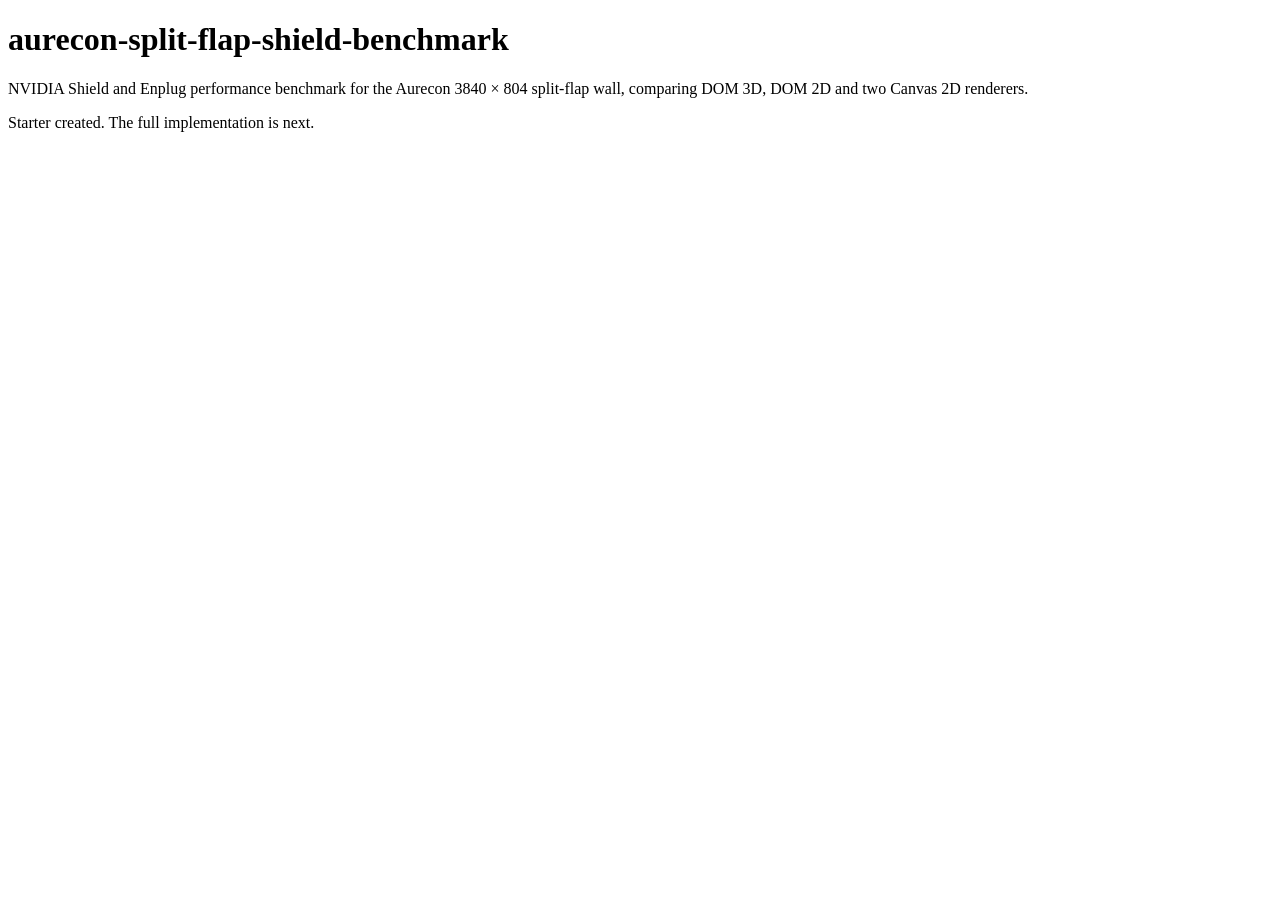
==== index.html @ 15fc91e8 "Initialise repository from factory" ====
<!doctype html>
<html lang="en-AU">
<head>
  <meta charset="utf-8">
  <meta name="viewport" content="width=device-width, initial-scale=1">
  <meta name="robots" content="noindex, nofollow, noarchive">
  <title>aurecon-split-flap-shield-benchmark</title>
  <link rel="stylesheet" href="styles.css">
</head>
<body>
  <main><h1>aurecon-split-flap-shield-benchmark</h1><p>NVIDIA Shield and Enplug performance benchmark for the Aurecon 3840 × 804 split-flap wall, comparing DOM 3D, DOM 2D and two Canvas 2D renderers.</p><p>Starter created. The full implementation is next.</p></main>
  <script src="app.js"></script>
</body>
</html>
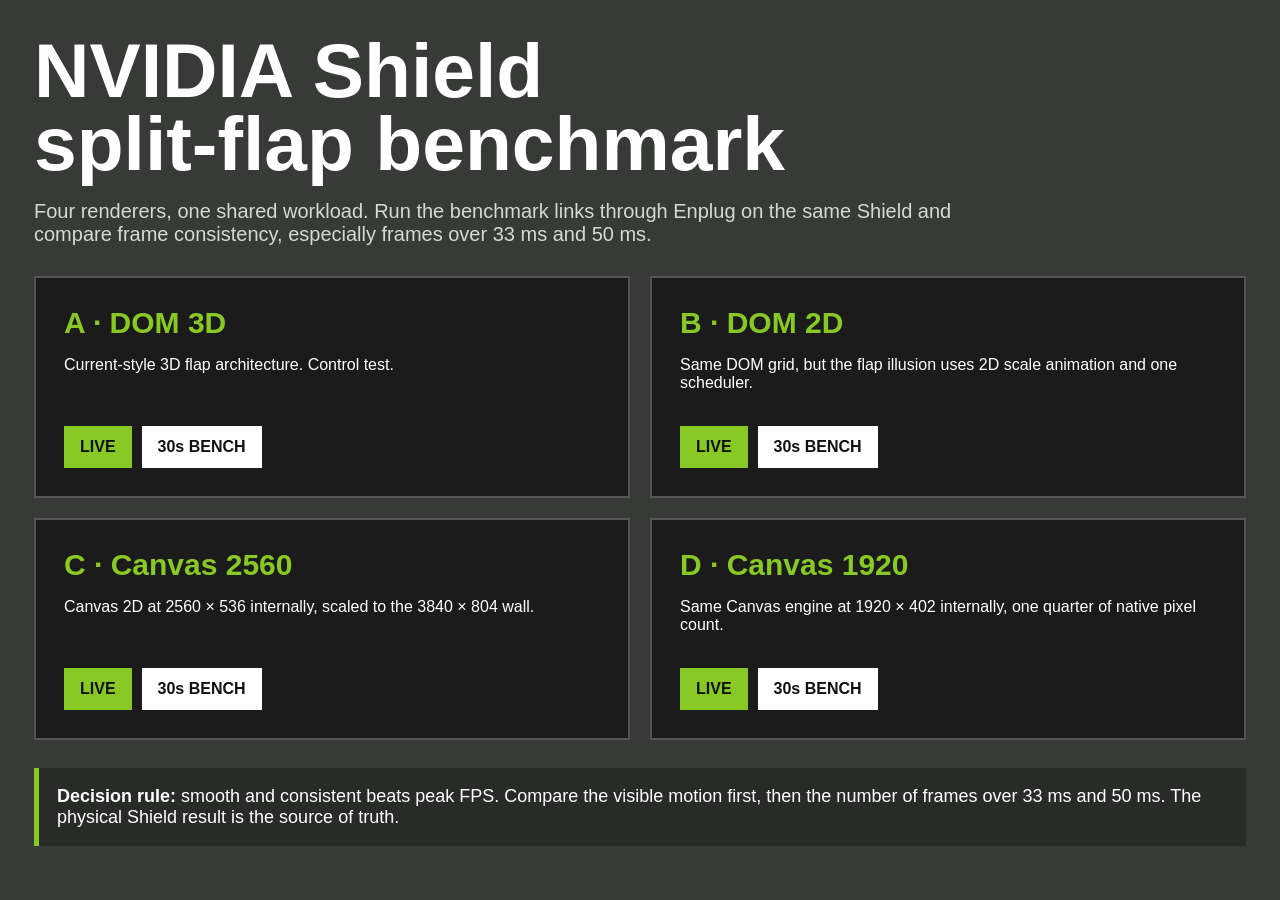
==== commit e09800b2: "Build Shield benchmark selector" ====
--- a/index.html
+++ b/index.html
@@ -1,14 +1 @@
-<!doctype html>
-<html lang="en-AU">
-<head>
-  <meta charset="utf-8">
-  <meta name="viewport" content="width=device-width, initial-scale=1">
-  <meta name="robots" content="noindex, nofollow, noarchive">
-  <title>aurecon-split-flap-shield-benchmark</title>
-  <link rel="stylesheet" href="styles.css">
-</head>
-<body>
-  <main><h1>aurecon-split-flap-shield-benchmark</h1><p>NVIDIA Shield and Enplug performance benchmark for the Aurecon 3840 × 804 split-flap wall, comparing DOM 3D, DOM 2D and two Canvas 2D renderers.</p><p>Starter created. The full implementation is next.</p></main>
-  <script src="app.js"></script>
-</body>
-</html>
+<!doctype html><html lang="en-AU"><head><meta charset="utf-8"><meta name="viewport" content="width=device-width,initial-scale=1"><meta name="robots" content="noindex,nofollow,noarchive,nosnippet,noimageindex"><meta name="referrer" content="no-referrer"><title>Shield Split-Flap Benchmark</title><style>@font-face{font-family:"Open Sans";src:url("fonts/OpenSans-Variable.ttf") format("truetype-variations");font-weight:300 800}*{box-sizing:border-box}body{margin:0;background:#373A36;color:#fff;font-family:"Open Sans",Arial,sans-serif;padding:34px}.wrap{max-width:1300px;margin:auto}.head{margin-bottom:30px}h1{font-size:clamp(38px,6vw,78px);line-height:.95;margin:0 0 15px}.head p{font-size:20px;max-width:950px;color:#d6d9d5}.grid{display:grid;grid-template-columns:repeat(2,minmax(0,1fr));gap:20px}.card{background:#1C1B1C;border:2px solid #555;padding:28px}.card h2{color:#89C925;font-size:30px;margin:0 0 8px}.card p{min-height:54px}.links{display:flex;gap:10px;flex-wrap:wrap}.links a{display:inline-block;background:#89C925;color:#101010;padding:12px 16px;font-weight:800;text-decoration:none}.links a.alt{background:#fff}.note{margin-top:28px;padding:18px;border-left:5px solid #89C925;background:#292b29;font-size:18px}@media(max-width:760px){body{padding:18px}.grid{grid-template-columns:1fr}}</style></head><body><main class="wrap"><div class="head"><h1>NVIDIA Shield<br>split-flap benchmark</h1><p>Four renderers, one shared workload. Run the benchmark links through Enplug on the same Shield and compare frame consistency, especially frames over 33 ms and 50 ms.</p></div><section class="grid"><article class="card"><h2>A · DOM 3D</h2><p>Current-style 3D flap architecture. Control test.</p><div class="links"><a href="a-dom-3d.html">LIVE</a><a class="alt" href="a-dom-3d.html?bench=1">30s BENCH</a></div></article><article class="card"><h2>B · DOM 2D</h2><p>Same DOM grid, but the flap illusion uses 2D scale animation and one scheduler.</p><div class="links"><a href="b-dom-2d.html">LIVE</a><a class="alt" href="b-dom-2d.html?bench=1">30s BENCH</a></div></article><article class="card"><h2>C · Canvas 2560</h2><p>Canvas 2D at 2560 × 536 internally, scaled to the 3840 × 804 wall.</p><div class="links"><a href="c-canvas-2560.html">LIVE</a><a class="alt" href="c-canvas-2560.html?bench=1">30s BENCH</a></div></article><article class="card"><h2>D · Canvas 1920</h2><p>Same Canvas engine at 1920 × 402 internally, one quarter of native pixel count.</p><div class="links"><a href="d-canvas-1920.html">LIVE</a><a class="alt" href="d-canvas-1920.html?bench=1">30s BENCH</a></div></article></section><div class="note"><strong>Decision rule:</strong> smooth and consistent beats peak FPS. Compare the visible motion first, then the number of frames over 33 ms and 50 ms. The physical Shield result is the source of truth.</div></main></body></html>
